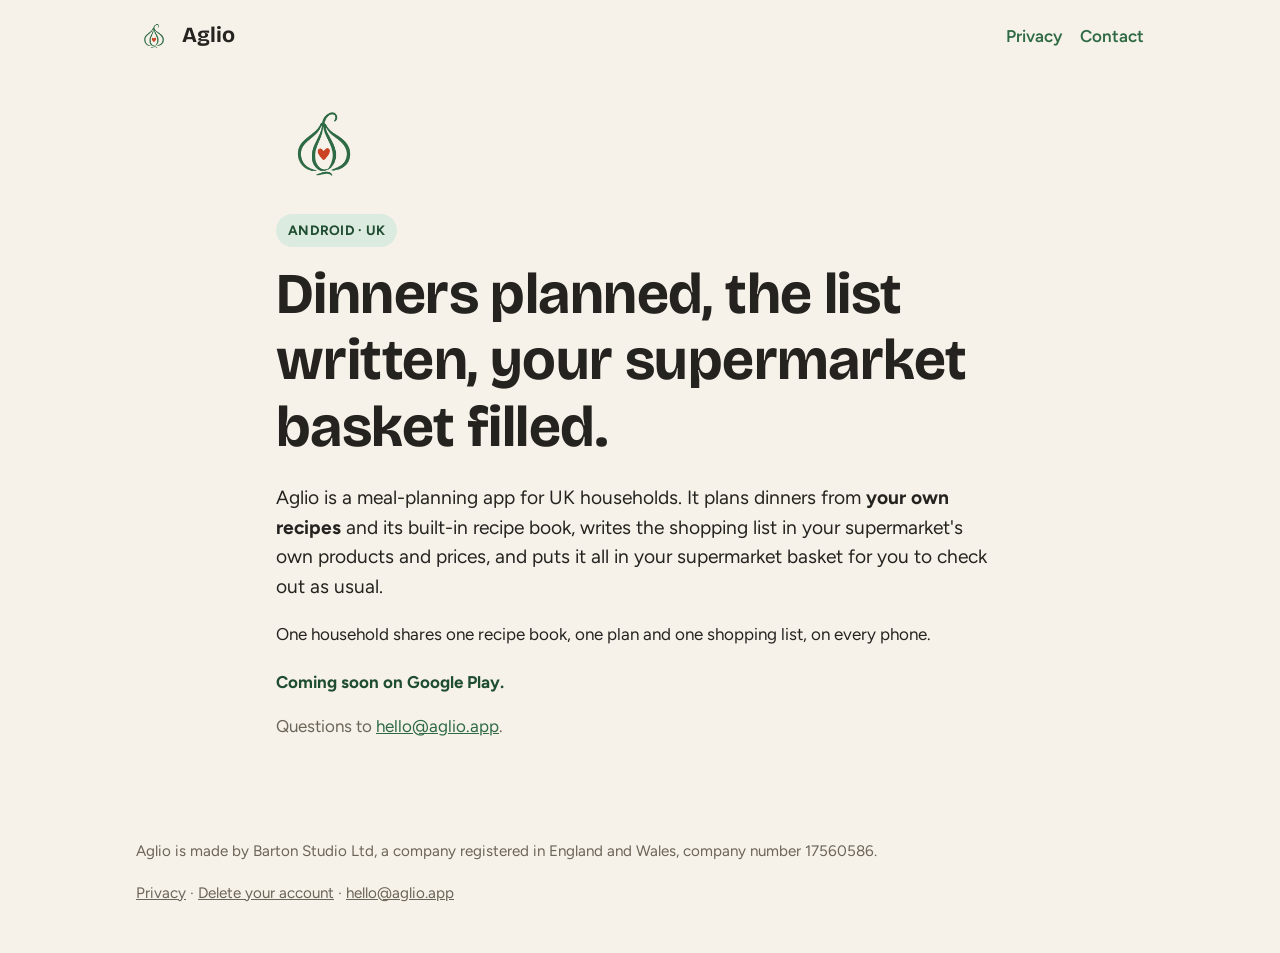
==== index.html @ 76b60bc8 "The holding page, privacy policy and delete-account page Co-Authored-By: Claude Fable 5.2 <noreply@a" ====
<!doctype html>
<html lang="en-GB">
<head>
<meta charset="utf-8">
<meta name="viewport" content="width=device-width, initial-scale=1">
<title>Aglio: a meal planner for UK households</title>
<meta name="description" content="Aglio is a meal-planning app for UK households, for Android. It plans dinners from your own recipes, writes the shopping list and fills your supermarket basket. Coming soon on Google Play.">
<link rel="canonical" href="https://aglio.app/">
<link rel="icon" href="/img/icon-64.png" sizes="64x64">
<link rel="apple-touch-icon" href="/img/icon-180.png">
<meta property="og:type" content="website">
<meta property="og:title" content="Aglio: a meal planner for UK households">
<meta property="og:description" content="Plans dinners from your own recipes, writes the shopping list and fills your supermarket basket. Coming soon on Google Play.">
<meta property="og:url" content="https://aglio.app/">
<meta property="og:image" content="https://aglio.app/img/icon-512.png">
<meta name="twitter:card" content="summary">
<link rel="preconnect" href="https://fonts.googleapis.com">
<link rel="preconnect" href="https://fonts.gstatic.com" crossorigin>
<link href="https://fonts.googleapis.com/css2?family=Bricolage+Grotesque:wght@700&family=Figtree:wght@400;600;700&display=swap" rel="stylesheet">
<link rel="stylesheet" href="/style.css">
</head>
<body>

<header class="top">
  <div class="wrap">
    <a class="brand" href="/"><img src="/img/icon-64.png" alt="" width="36" height="36">Aglio</a>
    <nav class="menu" aria-label="Site"><a href="/privacy.html">Privacy</a><a href="mailto:hello@aglio.app">Contact</a></nav>
  </div>
</header>

<section class="hero solo">
  <div class="wrap">
    <img class="mark" src="/img/icon-180.png" alt="" width="96" height="96">
    <span class="pill">Android · UK</span>
    <h1>Dinners planned, the list written, your supermarket basket filled.</h1>
    <p class="lead">Aglio is a meal-planning app for UK households. It plans dinners from <strong>your own recipes</strong> and its built-in recipe book, writes the shopping list in your supermarket's own products and prices, and puts it all in your supermarket basket for you to check out as usual.</p>
    <p>One household shares one recipe book, one plan and one shopping list, on every phone.</p>
    <p class="soon">Coming soon on Google Play.</p>
    <p class="muted">Questions to <a href="mailto:hello@aglio.app">hello@aglio.app</a>.</p>
  </div>
</section>

<footer>
  <div class="wrap">
    <div>Aglio is made by Barton Studio Ltd, a company registered in England and Wales, company number 17560586.</div>
    <div><a href="/privacy.html">Privacy</a> · <a href="/delete-account.html">Delete your account</a> · <a href="mailto:hello@aglio.app">hello@aglio.app</a></div>
  </div>
</footer>

</body>
</html>
---- style.css ----
/* Aglio's website: the app's cream and green, Bricolage Grotesque for headings and Figtree for text. */
:root {
  --bg: #f7f2e9;
  --bg-low: #fbf8f1;
  --bg-lowest: #fffdf8;
  --surface: #f1ece1;
  --ink: #24231f;
  --ink-soft: #6b6458;
  --green: #2e6b45;
  --green-deep: #1f4d31;
  --green-pale: #dcebdf;
  --terracotta: #b5532e;
  --line: #e4ded1;
  --radius: 20px;
}
* { box-sizing: border-box; }
html { scroll-behavior: smooth; }
body {
  margin: 0;
  background: var(--bg);
  color: var(--ink);
  font-family: Figtree, system-ui, -apple-system, "Segoe UI", sans-serif;
  font-size: 17px;
  line-height: 1.55;
}
h1, h2, h3 { font-family: "Bricolage Grotesque", Figtree, system-ui, sans-serif; font-weight: 700; line-height: 1.15; margin: 0 0 .4em; letter-spacing: -0.01em; }
h1 { font-size: clamp(2.2rem, 6vw, 3.6rem); }
h2 { font-size: clamp(1.6rem, 4vw, 2.3rem); margin-top: 0; }
h3 { font-size: 1.2rem; }
p { margin: 0 0 1em; }
a { color: var(--green); }
a:hover { color: var(--green-deep); }
img { max-width: 100%; height: auto; display: block; }
.wrap { max-width: 1040px; margin: 0 auto; padding: 0 16px; }
.muted { color: var(--ink-soft); }
.small { font-size: .92rem; }

header.top { padding: 18px 0; }
header.top .wrap { display: flex; align-items: center; justify-content: space-between; gap: 16px; }
.brand { display: flex; align-items: center; gap: 10px; text-decoration: none; color: var(--ink); font-family: "Bricolage Grotesque", sans-serif; font-weight: 700; font-size: 1.35rem; }
.brand img { width: 36px; height: 36px; border-radius: 10px; }
nav.menu { display: flex; gap: 18px; flex-wrap: wrap; font-weight: 600; }
nav.menu a { text-decoration: none; }

.hero { padding: 24px 0 48px; }
.hero .wrap { display: grid; grid-template-columns: 1.15fr .85fr; gap: 40px; align-items: center; }
.hero p.lead { font-size: 1.2rem; }
.phone { width: min(320px, 80vw); margin: 0 auto; border-radius: 34px; box-shadow: 0 24px 60px rgba(36, 35, 31, .18); border: 6px solid var(--green-deep); overflow: hidden; background: var(--bg); }
.phone img { width: 100%; }
.cta { display: flex; gap: 12px; flex-wrap: wrap; align-items: center; margin: 22px 0 10px; }
.button { display: inline-block; background: var(--green); color: #fff; font-weight: 700; padding: 14px 24px; border-radius: 999px; text-decoration: none; }
.button:hover { background: var(--green-deep); color: #fff; }
.button.quiet { background: transparent; color: var(--green); border: 2px solid var(--green); }
.pill { display: inline-block; background: var(--green-pale); color: var(--green-deep); font-weight: 700; font-size: .85rem; padding: 6px 12px; border-radius: 999px; letter-spacing: .02em; text-transform: uppercase; }

/* The holding page (holding.html): one column and the app's icon, no phone. */
.hero.solo .wrap { display: block; max-width: 760px; }
.hero.solo .mark { width: 96px; height: 96px; border-radius: 24px; margin-bottom: 22px; }
.hero.solo .pill { margin-bottom: 14px; }
.hero.solo .soon { font-weight: 700; color: var(--green-deep); margin-top: 22px; }

section { padding: 48px 0; }
section.alt { background: var(--bg-low); border-top: 1px solid var(--line); border-bottom: 1px solid var(--line); }
.grid { display: grid; gap: 20px; }
.grid.two { grid-template-columns: repeat(2, 1fr); }
.grid.three { grid-template-columns: repeat(3, 1fr); }
.grid.four { grid-template-columns: repeat(4, 1fr); }
.card { background: var(--bg-lowest); border: 1px solid var(--line); border-radius: var(--radius); padding: 22px; }
.card .step { display: inline-flex; width: 34px; height: 34px; border-radius: 50%; background: var(--green-pale); color: var(--green-deep); font-weight: 700; align-items: center; justify-content: center; margin-bottom: 10px; }
.shots { display: grid; grid-template-columns: repeat(3, 1fr); gap: 24px; align-items: start; max-width: 860px; margin: 0 auto; }
.shots figure { margin: 0; }
.shots img { border-radius: 22px; border: 4px solid var(--green-deep); }
.shots figcaption { font-size: .92rem; color: var(--ink-soft); margin-top: 8px; }

table { width: 100%; border-collapse: collapse; background: var(--bg-lowest); border: 1px solid var(--line); border-radius: var(--radius); overflow: hidden; }
th, td { text-align: left; padding: 12px 14px; border-bottom: 1px solid var(--line); vertical-align: top; }
th { background: var(--surface); font-weight: 700; }
tr:last-child td { border-bottom: 0; }
.price { font-family: "Bricolage Grotesque", sans-serif; font-size: 2rem; font-weight: 700; }

details { background: var(--bg-lowest); border: 1px solid var(--line); border-radius: 14px; padding: 14px 18px; margin-bottom: 10px; }
summary { font-weight: 700; cursor: pointer; }
details p { margin: 10px 0 0; }

footer { padding: 36px 0 48px; color: var(--ink-soft); font-size: .95rem; }
footer .wrap { display: flex; flex-wrap: wrap; gap: 18px; justify-content: space-between; }
footer a { color: var(--ink-soft); }

.prose { max-width: 760px; }
.prose h2 { margin-top: 1.6em; }
.prose ul { padding-left: 1.2em; }

@media (max-width: 860px) {
  .hero .wrap { grid-template-columns: 1fr; }
  .grid.four { grid-template-columns: repeat(2, 1fr); }
  .grid.three { grid-template-columns: 1fr; }
}
@media (max-width: 560px) {
  .grid.two, .grid.four { grid-template-columns: 1fr; }
  .shots { grid-template-columns: 1fr; }
  .shots img { max-width: 300px; margin: 0 auto; }
  header.top .wrap { flex-direction: column; align-items: flex-start; }
}
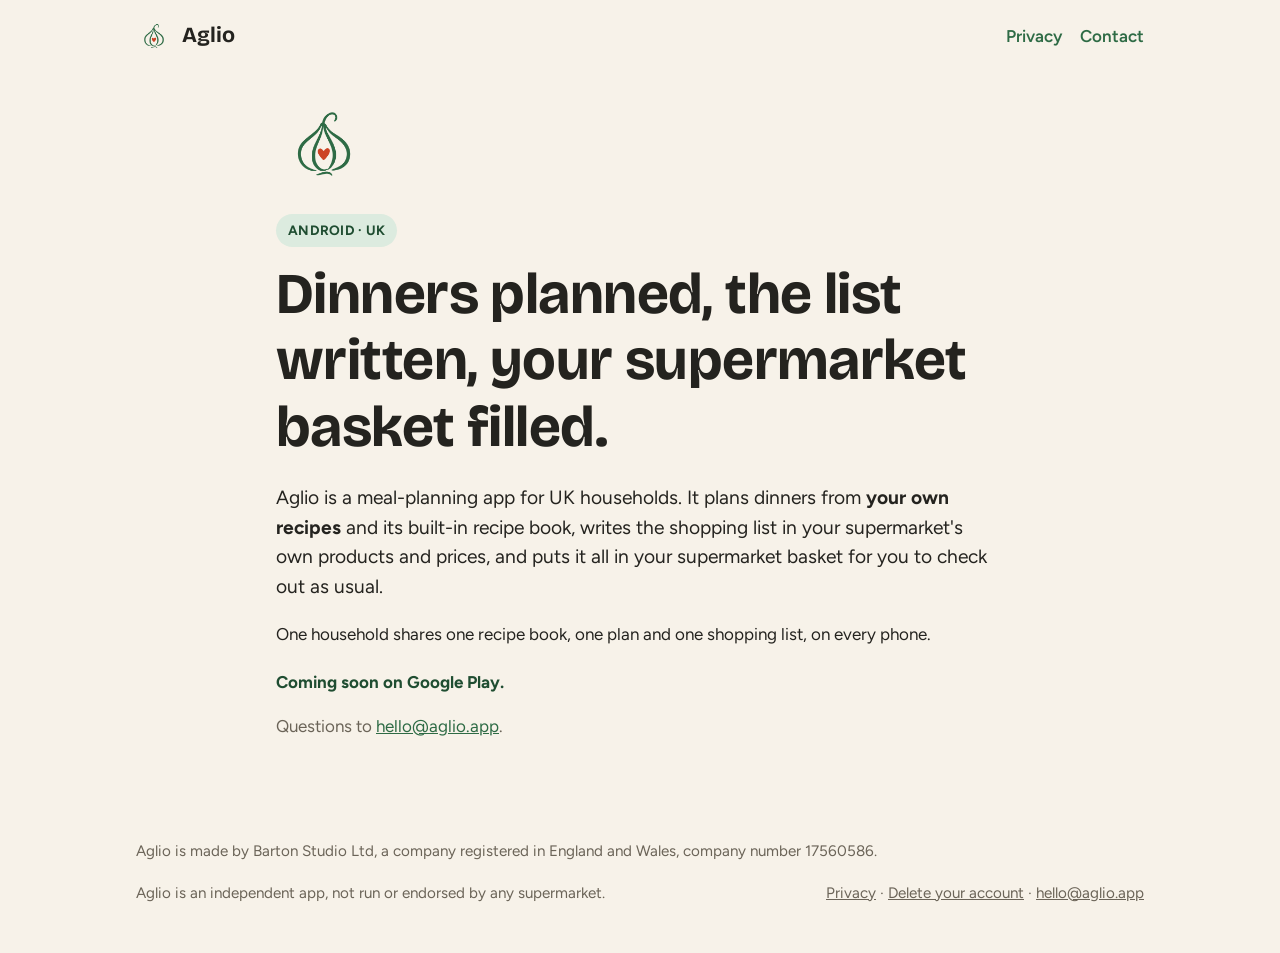
==== commit 923806a3: "Say on the holding page that Aglio is independent of any supermarket" ====
--- a/index.html
+++ b/index.html
@@ -43,6 +43,7 @@
 <footer>
   <div class="wrap">
     <div>Aglio is made by Barton Studio Ltd, a company registered in England and Wales, company number 17560586.</div>
+    <div>Aglio is an independent app, not run or endorsed by any supermarket.</div>
     <div><a href="/privacy.html">Privacy</a> · <a href="/delete-account.html">Delete your account</a> · <a href="mailto:hello@aglio.app">hello@aglio.app</a></div>
   </div>
 </footer>
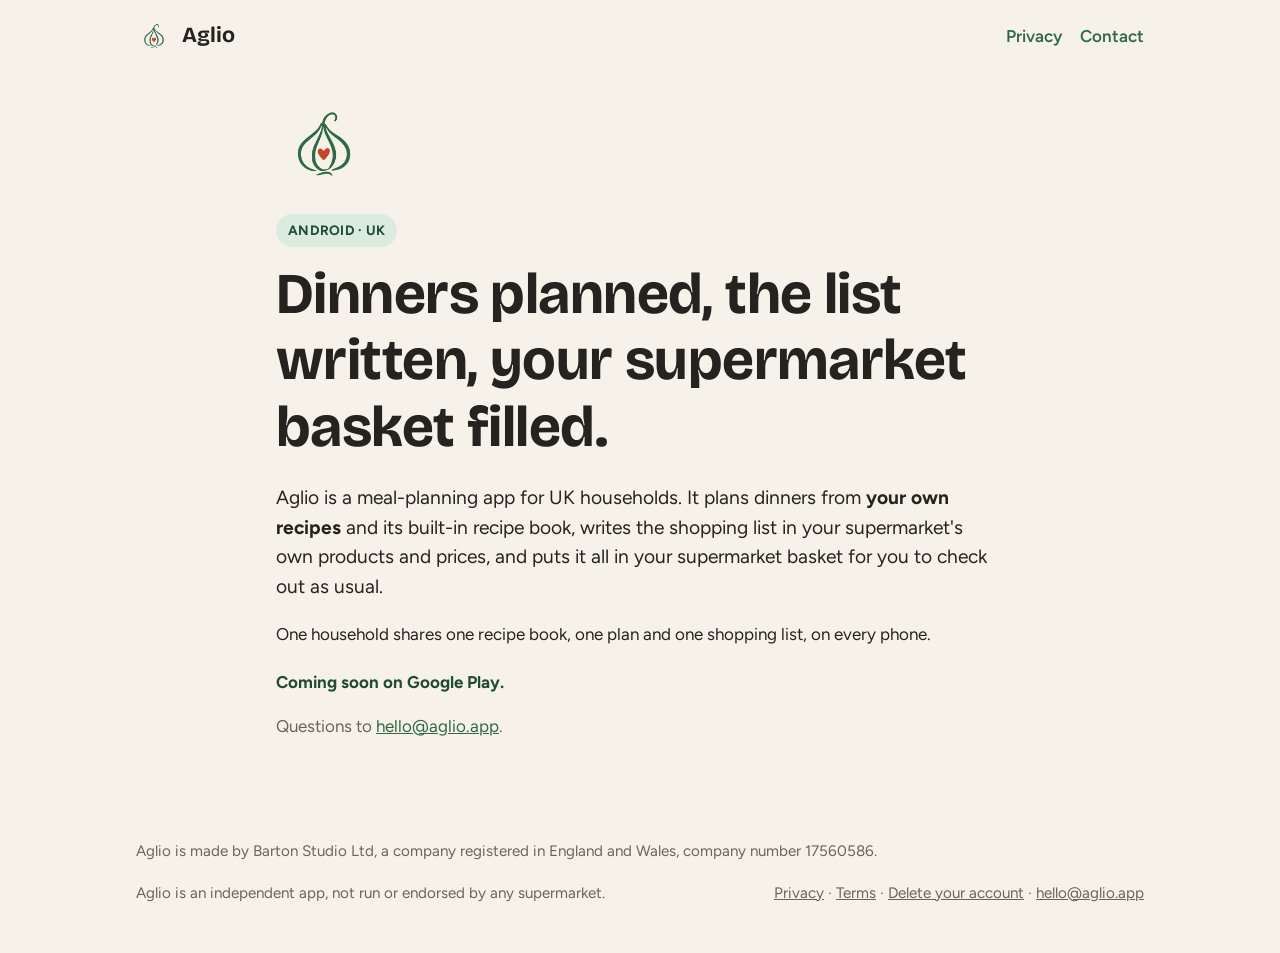
==== commit 3f5a20b5: "Add the terms of service Co-Authored-By: Claude Fable 5.2 <noreply@anthropic.com>" ====
--- a/index.html
+++ b/index.html
@@ -44,7 +44,7 @@
   <div class="wrap">
     <div>Aglio is made by Barton Studio Ltd, a company registered in England and Wales, company number 17560586.</div>
     <div>Aglio is an independent app, not run or endorsed by any supermarket.</div>
-    <div><a href="/privacy.html">Privacy</a> · <a href="/delete-account.html">Delete your account</a> · <a href="mailto:hello@aglio.app">hello@aglio.app</a></div>
+    <div><a href="/privacy.html">Privacy</a> · <a href="/terms.html">Terms</a> · <a href="/delete-account.html">Delete your account</a> · <a href="mailto:hello@aglio.app">hello@aglio.app</a></div>
   </div>
 </footer>
 
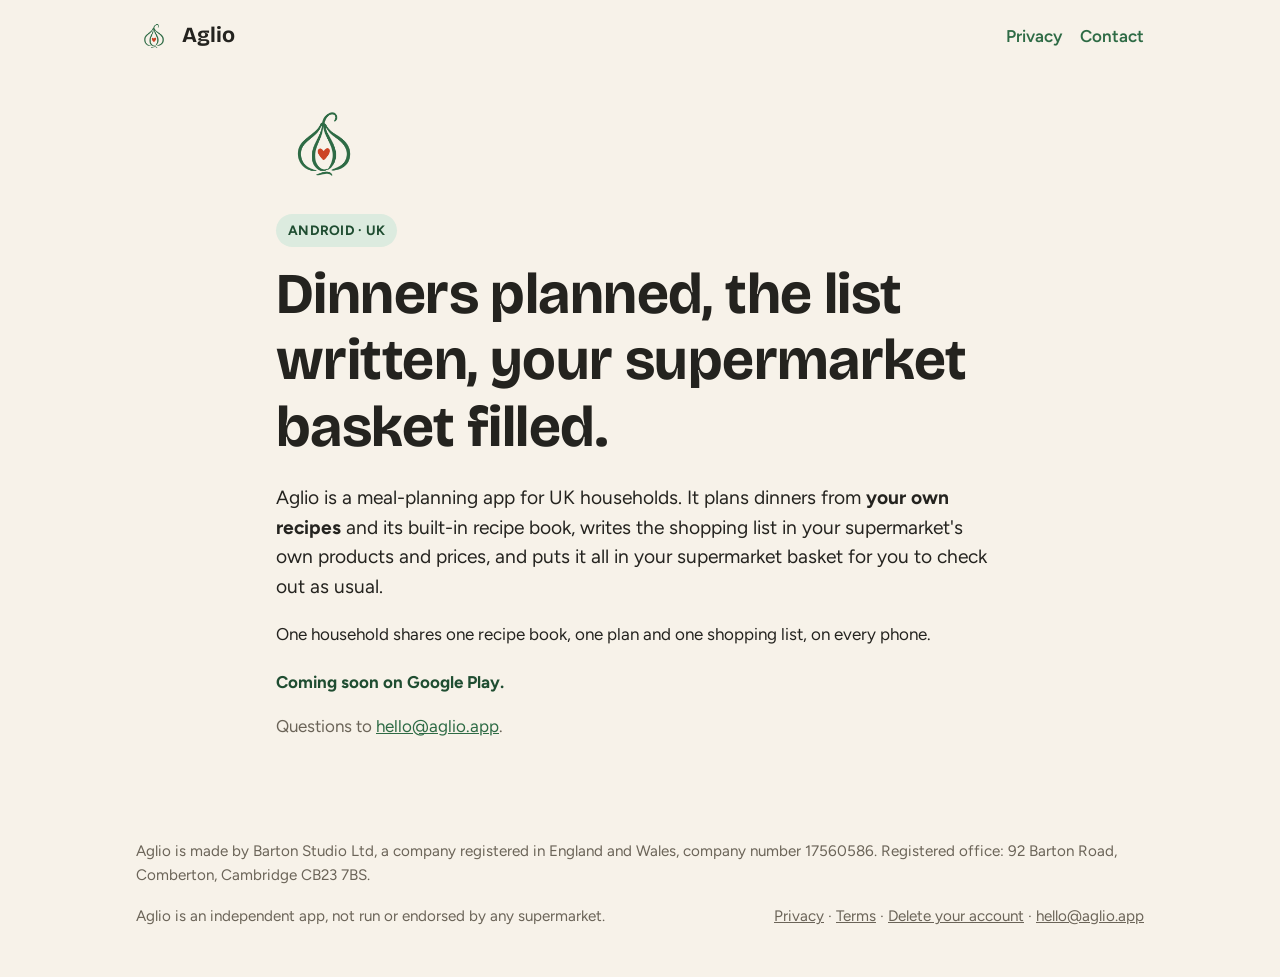
==== commit ed55ee53: "Show the registered office; the privacy policy says 18 and over Co-Authored-By: Claude Fable 5.2 <no" ====
--- a/index.html
+++ b/index.html
@@ -42,7 +42,7 @@
 
 <footer>
   <div class="wrap">
-    <div>Aglio is made by Barton Studio Ltd, a company registered in England and Wales, company number 17560586.</div>
+    <div>Aglio is made by Barton Studio Ltd, a company registered in England and Wales, company number 17560586. Registered office: 92 Barton Road, Comberton, Cambridge CB23 7BS.</div>
     <div>Aglio is an independent app, not run or endorsed by any supermarket.</div>
     <div><a href="/privacy.html">Privacy</a> · <a href="/terms.html">Terms</a> · <a href="/delete-account.html">Delete your account</a> · <a href="mailto:hello@aglio.app">hello@aglio.app</a></div>
   </div>
